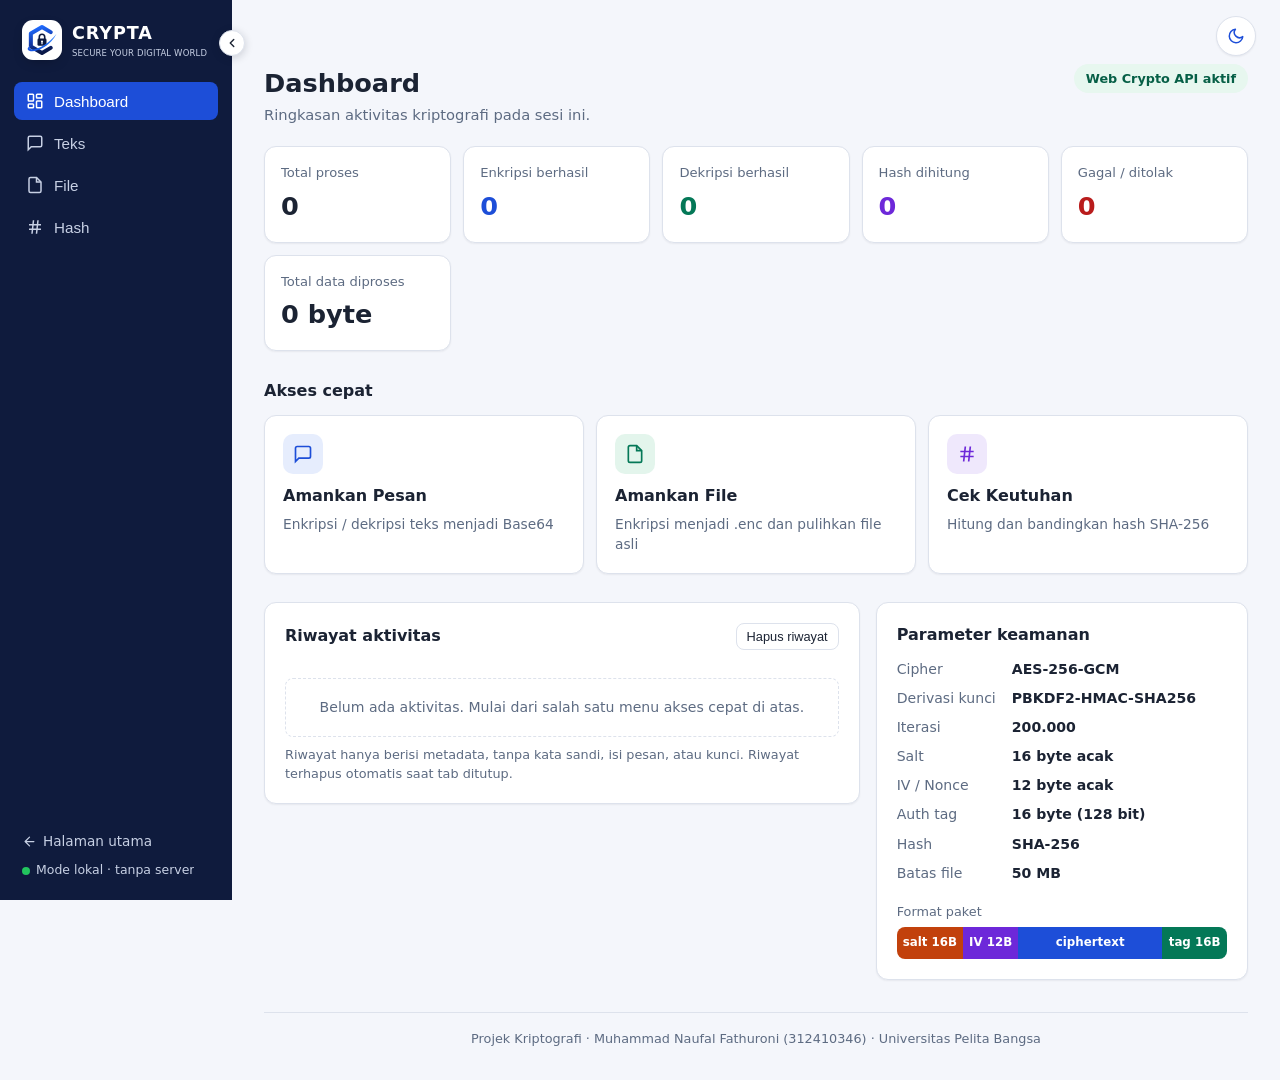
==== app.html @ a49eefab "CRYPTA: aplikasi pengaman pesan dan file berbasis web Projek mata kuliah Kriptografi, Universitas Pe" ====
<!DOCTYPE html>
<html lang="id">
<head>
  <meta charset="UTF-8">
  <meta name="viewport" content="width=device-width, initial-scale=1.0">
  <title>CRYPTA: Aplikasi Pengaman Pesan dan File</title>
  <script>
    try {
      var t = localStorage.getItem('kripto.theme');
      if (t === 'dark' || t === 'light') document.documentElement.setAttribute('data-theme', t);
      if (localStorage.getItem('kripto.sidebar') === 'collapsed') document.documentElement.classList.add('sb-collapsed');
    } catch (e) {}
  </script>
  <link rel="icon" type="image/svg+xml" href="assets/crypta-mark.svg">
  <link rel="stylesheet" href="css/style.css">
</head>
<body>
  <div class="layout">
    <!-- SIDEBAR -->
    <aside class="sidebar">
      <button id="sidebar-toggle" class="sidebar-toggle" type="button" aria-label="Sembunyikan menu" aria-expanded="true" aria-controls="sidebar-nav">
        <svg viewBox="0 0 24 24" fill="none" stroke="currentColor" stroke-width="2.4" stroke-linecap="round" stroke-linejoin="round" aria-hidden="true"><path d="M15 18l-6-6 6-6"/></svg>
      </button>

      <div class="brand">
        <div class="brand-logo" aria-hidden="true">
          <img src="assets/crypta-mark.svg" alt="" width="28" height="28">
        </div>
        <div class="brand-text">
          <div class="brand-name">CRYPTA</div>
          <div class="brand-sub">Secure Your Digital World</div>
        </div>
      </div>

      <nav class="nav" id="sidebar-nav" role="tablist">
        <button class="tab active" role="tab" data-tab="dashboard" aria-selected="true">
          <svg viewBox="0 0 24 24" fill="none" stroke="currentColor" stroke-width="2"><rect x="3" y="3" width="7" height="9" rx="1"/><rect x="14" y="3" width="7" height="5" rx="1"/><rect x="14" y="12" width="7" height="9" rx="1"/><rect x="3" y="16" width="7" height="5" rx="1"/></svg>
          <span>Dashboard</span>
        </button>
        <button class="tab" role="tab" data-tab="teks" aria-selected="false">
          <svg viewBox="0 0 24 24" fill="none" stroke="currentColor" stroke-width="2"><path d="M21 15a2 2 0 0 1-2 2H7l-4 4V5a2 2 0 0 1 2-2h14a2 2 0 0 1 2 2z"/></svg>
          <span>Teks</span>
        </button>
        <button class="tab" role="tab" data-tab="file" aria-selected="false">
          <svg viewBox="0 0 24 24" fill="none" stroke="currentColor" stroke-width="2"><path d="M14 2H6a2 2 0 0 0-2 2v16a2 2 0 0 0 2 2h12a2 2 0 0 0 2-2V8z"/><path d="M14 2v6h6"/></svg>
          <span>File</span>
        </button>
        <button class="tab" role="tab" data-tab="hash" aria-selected="false">
          <svg viewBox="0 0 24 24" fill="none" stroke="currentColor" stroke-width="2"><path d="M4 9h16M4 15h16M10 3 8 21M16 3l-2 18"/></svg>
          <span>Hash</span>
        </button>
      </nav>

      <div class="sidebar-foot">
        <a class="back-home" href="index.html">
          <svg viewBox="0 0 24 24" fill="none" stroke="currentColor" stroke-width="2" stroke-linecap="round" stroke-linejoin="round" aria-hidden="true"><path d="M19 12H5M12 19l-7-7 7-7"/></svg>
          <span>Halaman utama</span>
        </a>
        <div class="mode-local"><span class="dot"></span><span class="foot-label">Mode lokal · tanpa server</span></div>
      </div>
    </aside>

    <main class="main">
      <div class="topbar">
        <button id="theme-toggle" class="theme-toggle" type="button" aria-label="Ganti tema">
          <svg class="icon-moon" viewBox="0 0 24 24" fill="none" stroke="currentColor" stroke-width="2" stroke-linecap="round" stroke-linejoin="round" aria-hidden="true"><path d="M21 12.8A9 9 0 1 1 11.2 3a7 7 0 0 0 9.8 9.8z"/></svg>
          <svg class="icon-sun" viewBox="0 0 24 24" fill="none" stroke="currentColor" stroke-width="2" stroke-linecap="round" stroke-linejoin="round" aria-hidden="true"><circle cx="12" cy="12" r="4"/><path d="M12 2v2M12 20v2M4.9 4.9l1.4 1.4M17.7 17.7l1.4 1.4M2 12h2M20 12h2M4.9 19.1l1.4-1.4M17.7 6.3l1.4-1.4"/></svg>
        </button>
      </div>

      <!-- DASHBOARD -->
      <section id="tab-dashboard" class="view active" role="tabpanel">
        <header class="page-head">
          <div>
            <h1>Dashboard</h1>
            <p class="muted">Ringkasan aktivitas kriptografi pada sesi ini.</p>
          </div>
          <div id="env-badge" class="badge ok">Web Crypto API aktif</div>
        </header>

        <div class="stats">
          <div class="stat">
            <span class="stat-label">Total proses</span>
            <span class="stat-value" id="stat-total">0</span>
          </div>
          <div class="stat">
            <span class="stat-label">Enkripsi berhasil</span>
            <span class="stat-value c-blue" id="stat-enkripsi">0</span>
          </div>
          <div class="stat">
            <span class="stat-label">Dekripsi berhasil</span>
            <span class="stat-value c-green" id="stat-dekripsi">0</span>
          </div>
          <div class="stat">
            <span class="stat-label">Hash dihitung</span>
            <span class="stat-value c-purple" id="stat-hash">0</span>
          </div>
          <div class="stat">
            <span class="stat-label">Gagal / ditolak</span>
            <span class="stat-value c-red" id="stat-gagal">0</span>
          </div>
          <div class="stat">
            <span class="stat-label">Total data diproses</span>
            <span class="stat-value" id="stat-bytes">0 byte</span>
          </div>
        </div>

        <h2 class="section-title">Akses cepat</h2>
        <div class="quick">
          <button class="quick-card" data-goto="teks">
            <span class="quick-icon bg-blue">
              <svg viewBox="0 0 24 24" fill="none" stroke="currentColor" stroke-width="2"><path d="M21 15a2 2 0 0 1-2 2H7l-4 4V5a2 2 0 0 1 2-2h14a2 2 0 0 1 2 2z"/></svg>
            </span>
            <span class="quick-title">Amankan Pesan</span>
            <span class="quick-desc">Enkripsi / dekripsi teks menjadi Base64</span>
          </button>
          <button class="quick-card" data-goto="file">
            <span class="quick-icon bg-green">
              <svg viewBox="0 0 24 24" fill="none" stroke="currentColor" stroke-width="2"><path d="M14 2H6a2 2 0 0 0-2 2v16a2 2 0 0 0 2 2h12a2 2 0 0 0 2-2V8z"/><path d="M14 2v6h6"/></svg>
            </span>
            <span class="quick-title">Amankan File</span>
            <span class="quick-desc">Enkripsi menjadi .enc dan pulihkan file asli</span>
          </button>
          <button class="quick-card" data-goto="hash">
            <span class="quick-icon bg-purple">
              <svg viewBox="0 0 24 24" fill="none" stroke="currentColor" stroke-width="2"><path d="M4 9h16M4 15h16M10 3 8 21M16 3l-2 18"/></svg>
            </span>
            <span class="quick-title">Cek Keutuhan</span>
            <span class="quick-desc">Hitung dan bandingkan hash SHA-256</span>
          </button>
        </div>

        <div class="grid-2">
          <div class="card">
            <div class="card-head">
              <h2 class="section-title">Riwayat aktivitas</h2>
              <button id="history-clear" class="btn-ghost small">Hapus riwayat</button>
            </div>
            <div class="table-wrap">
              <table class="table">
                <thead>
                  <tr><th>Waktu</th><th>Proses</th><th>Data</th><th>Ukuran</th><th>Status</th></tr>
                </thead>
                <tbody id="history-body"></tbody>
              </table>
            </div>
            <p id="history-empty" class="empty">Belum ada aktivitas. Mulai dari salah satu menu akses cepat di atas.</p>
            <p class="hint">Riwayat hanya berisi metadata, tanpa kata sandi, isi pesan, atau kunci. Riwayat terhapus otomatis saat tab ditutup.</p>
          </div>

          <div class="card">
            <h2 class="section-title">Parameter keamanan</h2>
            <dl class="params">
              <dt>Cipher</dt><dd>AES-256-GCM</dd>
              <dt>Derivasi kunci</dt><dd>PBKDF2-HMAC-SHA256</dd>
              <dt>Iterasi</dt><dd>200.000</dd>
              <dt>Salt</dt><dd>16 byte acak</dd>
              <dt>IV / Nonce</dt><dd>12 byte acak</dd>
              <dt>Auth tag</dt><dd>16 byte (128 bit)</dd>
              <dt>Hash</dt><dd>SHA-256</dd>
              <dt>Batas file</dt><dd>50 MB</dd>
            </dl>
            <div class="packet">
              <span class="packet-label">Format paket</span>
              <div class="packet-bar">
                <span class="seg seg-salt">salt 16B</span>
                <span class="seg seg-iv">IV 12B</span>
                <span class="seg seg-ct">ciphertext</span>
                <span class="seg seg-tag">tag 16B</span>
              </div>
            </div>
          </div>
        </div>
      </section>

      <!-- TAB TEKS (F-01, F-02) -->
      <section id="tab-teks" class="view" role="tabpanel" hidden>
        <header class="page-head">
          <div>
            <h1>Amankan Pesan</h1>
            <p class="muted">Enkripsi pesan menjadi Base64 atau dekripsi kembali dengan kata sandi yang sama.</p>
          </div>
        </header>
        <div class="card">
          <label for="text-input">Pesan / Teks terenkripsi (Base64)</label>
          <textarea id="text-input" rows="6" placeholder="Ketik pesan untuk dienkripsi, atau tempel teks Base64 untuk didekripsi..."></textarea>

          <label for="text-password">Kata sandi</label>
          <div class="password-row">
            <input type="password" id="text-password" autocomplete="off" placeholder="Masukkan kata sandi">
            <button type="button" class="btn-ghost toggle-pw" data-target="text-password">Tampilkan</button>
          </div>

          <div class="actions">
            <button id="text-encrypt" class="btn primary">Enkripsi</button>
            <button id="text-decrypt" class="btn secondary">Dekripsi</button>
            <button id="text-clear" class="btn-ghost">Bersihkan</button>
          </div>

          <div id="text-status" class="status" hidden></div>

          <label for="text-output">Hasil</label>
          <textarea id="text-output" rows="6" readonly placeholder="Hasil akan tampil di sini"></textarea>
          <div class="actions">
            <button id="text-copy" class="btn-ghost">Salin hasil</button>
            <button id="text-swap" class="btn-ghost">Pindahkan hasil ke input</button>
          </div>

          <details id="text-details" class="details" hidden>
            <summary>Detail proses kriptografi</summary>
            <dl></dl>
          </details>
        </div>
      </section>

      <!-- TAB FILE (F-03, F-04) -->
      <section id="tab-file" class="view" role="tabpanel" hidden>
        <header class="page-head">
          <div>
            <h1>Amankan File</h1>
            <p class="muted">Enkripsi file apa pun menjadi .enc, lalu pulihkan dengan kata sandi yang sama.</p>
          </div>
        </header>
        <div class="card">
          <label for="file-input">Pilih file</label>
          <input type="file" id="file-input">
          <p id="file-info" class="hint">Belum ada file dipilih. Batas uji sekitar 50 MB.</p>

          <label for="file-password">Kata sandi</label>
          <div class="password-row">
            <input type="password" id="file-password" autocomplete="off" placeholder="Masukkan kata sandi">
            <button type="button" class="btn-ghost toggle-pw" data-target="file-password">Tampilkan</button>
          </div>

          <div class="actions">
            <button id="file-encrypt" class="btn primary">Enkripsi &amp; unduh .enc</button>
            <button id="file-decrypt" class="btn secondary">Dekripsi &amp; unduh file asli</button>
          </div>

          <div id="file-status" class="status" hidden></div>

          <details id="file-details" class="details" hidden>
            <summary>Detail proses kriptografi</summary>
            <dl></dl>
          </details>
        </div>
      </section>

      <!-- TAB HASH (F-05) -->
      <section id="tab-hash" class="view" role="tabpanel" hidden>
        <header class="page-head">
          <div>
            <h1>Cek Keutuhan</h1>
            <p class="muted">Hitung SHA-256 sebuah file dan bandingkan dengan hash atau file lain.</p>
          </div>
        </header>
        <div class="card">
          <label for="hash-file">File utama</label>
          <input type="file" id="hash-file">
          <div class="hash-box">
            <span class="hash-label">SHA-256</span>
            <code id="hash-result">-</code>
            <button id="hash-copy" class="btn-ghost" disabled>Salin</button>
          </div>

          <h3>Pembanding</h3>
          <label for="hash-compare-text">Tempel hash pembanding (hex)</label>
          <input type="text" id="hash-compare-text" placeholder="contoh: e3b0c44298fc1c149afbf4c8996fb924...">

          <label for="hash-compare-file">atau pilih file pembanding</label>
          <input type="file" id="hash-compare-file">
          <div class="hash-box">
            <span class="hash-label">SHA-256</span>
            <code id="hash-compare-result">-</code>
          </div>

          <div id="hash-status" class="status" hidden></div>
        </div>
      </section>

      <footer class="app-footer">
        Projek Kriptografi · Muhammad Naufal Fathuroni (312410346) · Universitas Pelita Bangsa
      </footer>
    </main>
  </div>

  <script src="js/crypto-core.js"></script>
  <script src="js/activity.js"></script>
  <script src="js/app.js"></script>
</body>
</html>
---- css/style.css ----
:root {
  color-scheme: light;
  --bg: #f4f6fb;
  --card: #ffffff;
  --sidebar: #0f1b3d;
  --sidebar-text: #c7d0e4;
  --sidebar-active: #1d4ed8;
  --text: #1b2333;
  --muted: #5d6b82;
  --border: #dde2ec;
  --primary: #1d4ed8;
  --primary-hover: #1e40af;
  --secondary: #047857;
  --secondary-hover: #065f46;
  --blue: #1d4ed8;
  --green: #047857;
  --purple: #6d28d9;
  --red: #b91c1c;
  --orange: #c2410c;
  --blue-soft: #e6edfd;
  --green-soft: #e3f5ec;
  --purple-soft: #efe8fc;
  --red-soft: #fdecec;
  --ok-bg: #e7f7ef;
  --ok-text: #065f46;
  --err-bg: #fdecec;
  --err-text: #9b1c1c;
  --info-bg: #eaf1fd;
  --info-text: #1e3a8a;
  --code-bg: #f1f3f8;
  --shadow: 0 1px 2px rgba(16, 24, 40, 0.06);
}

/* Tema gelap: mengikuti sistem, kecuali pengguna memilih manual lewat tombol tema. */
@media (prefers-color-scheme: dark) {
  :root:not([data-theme="light"]) {
    color-scheme: dark;
    --bg: #0d121b;
    --card: #161e2c;
    --sidebar: #0a0f19;
    --sidebar-text: #a8b3c8;
    --sidebar-active: #2563eb;
    --text: #e6eaf2;
    --muted: #9aa6bb;
    --border: #273246;
    --primary: #3b82f6;
    --primary-hover: #2563eb;
    --secondary: #10b981;
    --secondary-hover: #059669;
    --blue: #60a5fa;
    --green: #34d399;
    --purple: #a78bfa;
    --red: #f87171;
    --orange: #fb923c;
    --blue-soft: #15264a;
    --green-soft: #0f2e24;
    --purple-soft: #261c45;
    --red-soft: #3a1717;
    --ok-bg: #0e2e22;
    --ok-text: #6ee7b7;
    --err-bg: #3a1515;
    --err-text: #fca5a5;
    --info-bg: #142542;
    --info-text: #93c5fd;
    --code-bg: #0f1623;
    --shadow: none;
  }
}

:root[data-theme="dark"] {
  color-scheme: dark;
  --bg: #0d121b;
  --card: #161e2c;
  --sidebar: #0a0f19;
  --sidebar-text: #a8b3c8;
  --sidebar-active: #2563eb;
  --text: #e6eaf2;
  --muted: #9aa6bb;
  --border: #273246;
  --primary: #3b82f6;
  --primary-hover: #2563eb;
  --secondary: #10b981;
  --secondary-hover: #059669;
  --blue: #60a5fa;
  --green: #34d399;
  --purple: #a78bfa;
  --red: #f87171;
  --orange: #fb923c;
  --blue-soft: #15264a;
  --green-soft: #0f2e24;
  --purple-soft: #261c45;
  --red-soft: #3a1717;
  --ok-bg: #0e2e22;
  --ok-text: #6ee7b7;
  --err-bg: #3a1515;
  --err-text: #fca5a5;
  --info-bg: #142542;
  --info-text: #93c5fd;
  --code-bg: #0f1623;
  --shadow: none;
}

* { box-sizing: border-box; }

body {
  margin: 0;
  font-family: system-ui, -apple-system, "Segoe UI", Roboto, sans-serif;
  background: var(--bg);
  color: var(--text);
  line-height: 1.5;
}

/* ---------- Layout ---------- */

.layout {
  display: grid;
  grid-template-columns: 232px minmax(0, 1fr);
  min-height: 100vh;
}

.sidebar {
  position: sticky;
  top: 0;
  height: 100vh;
  display: flex;
  flex-direction: column;
  padding: 20px 14px;
  background: var(--sidebar);
  color: var(--sidebar-text);
}

.brand {
  display: flex;
  align-items: center;
  gap: 10px;
  padding: 0 8px 22px;
}
.brand-logo {
  display: grid;
  flex-shrink: 0;
  place-items: center;
  width: 40px;
  height: 40px;
  border-radius: 11px;
  background: #ffffff;
  box-shadow: 0 4px 14px -6px rgba(0, 0, 0, 0.4);
}
.brand-logo img { display: block; width: 30px; height: 30px; }
.brand-name { color: #fff; font-weight: 900; font-size: 1.1rem; letter-spacing: 0.05em; }
.brand-sub { font-size: 0.53rem; letter-spacing: 0.02em; text-transform: uppercase; }

.nav { display: flex; flex-direction: column; gap: 4px; }

.tab {
  display: flex;
  align-items: center;
  gap: 10px;
  width: 100%;
  padding: 10px 12px;
  border: none;
  border-radius: 8px;
  background: transparent;
  color: var(--sidebar-text);
  font-size: 0.95rem;
  font-weight: 500;
  text-align: left;
  cursor: pointer;
}
.tab svg { width: 18px; height: 18px; flex-shrink: 0; }
.tab:hover { background: rgba(255, 255, 255, 0.06); color: #fff; }
.tab.active { background: var(--sidebar-active); color: #fff; }

.sidebar-foot {
  margin-top: auto;
  padding: 10px 8px 0;
  font-size: 0.78rem;
}
.dot {
  display: inline-block;
  width: 8px;
  height: 8px;
  margin-right: 4px;
  border-radius: 50%;
  background: #22c55e;
}

.main {
  min-width: 0;
  padding: 28px 32px 16px;
}

.view { max-width: 1080px; margin: 0 auto; }
.view[hidden] { display: none; }

.page-head {
  display: flex;
  justify-content: space-between;
  align-items: flex-start;
  gap: 16px;
  margin-bottom: 20px;
}
.page-head h1 { margin: 0; font-size: 1.6rem; }
.muted { margin: 2px 0 0; color: var(--muted); font-size: 0.92rem; }

.badge {
  padding: 5px 12px;
  border-radius: 999px;
  font-size: 0.8rem;
  font-weight: 600;
  white-space: nowrap;
}
.badge.ok { background: var(--ok-bg); color: var(--ok-text); }
.badge.err { background: var(--err-bg); color: var(--err-text); }

.card {
  background: var(--card);
  border: 1px solid var(--border);
  border-radius: 12px;
  padding: 20px;
  box-shadow: var(--shadow);
}
.card-head {
  display: flex;
  justify-content: space-between;
  align-items: center;
  gap: 8px;
}

.section-title { margin: 0 0 12px; font-size: 1rem; }
.card-head .section-title { margin: 0; }

/* ---------- Dashboard ---------- */

.stats {
  display: grid;
  grid-template-columns: repeat(auto-fit, minmax(160px, 1fr));
  gap: 12px;
  margin-bottom: 28px;
}
.stat {
  display: flex;
  flex-direction: column;
  gap: 4px;
  padding: 16px;
  background: var(--card);
  border: 1px solid var(--border);
  border-radius: 12px;
  box-shadow: var(--shadow);
}
.stat-label { color: var(--muted); font-size: 0.82rem; }
.stat-value { font-size: 1.6rem; font-weight: 700; font-variant-numeric: tabular-nums; }
.c-blue { color: var(--blue); }
.c-green { color: var(--green); }
.c-purple { color: var(--purple); }
.c-red { color: var(--red); }

.quick {
  display: grid;
  grid-template-columns: repeat(auto-fit, minmax(220px, 1fr));
  gap: 12px;
  margin-bottom: 28px;
}
.quick-card {
  display: flex;
  flex-direction: column;
  align-items: flex-start;
  gap: 6px;
  padding: 18px;
  background: var(--card);
  border: 1px solid var(--border);
  border-radius: 12px;
  color: var(--text);
  font: inherit;
  text-align: left;
  cursor: pointer;
  box-shadow: var(--shadow);
  transition: border-color 0.15s, transform 0.15s;
}
.quick-card:hover { border-color: var(--primary); transform: translateY(-2px); }
.quick-icon {
  display: grid;
  place-items: center;
  width: 40px;
  height: 40px;
  margin-bottom: 4px;
  border-radius: 10px;
}
.quick-icon svg { width: 20px; height: 20px; }
.bg-blue { background: var(--blue-soft); color: var(--blue); }
.bg-green { background: var(--green-soft); color: var(--green); }
.bg-purple { background: var(--purple-soft); color: var(--purple); }
.quick-title { font-weight: 700; }
.quick-desc { color: var(--muted); font-size: 0.86rem; }

.grid-2 {
  display: grid;
  grid-template-columns: minmax(0, 1.6fr) minmax(0, 1fr);
  gap: 16px;
  align-items: start;
}

.table-wrap { overflow-x: auto; margin-top: 12px; }
.table {
  width: 100%;
  border-collapse: collapse;
  font-size: 0.86rem;
}
.table th {
  padding: 8px 10px;
  border-bottom: 1px solid var(--border);
  color: var(--muted);
  font-weight: 600;
  text-align: left;
  white-space: nowrap;
}
.table td {
  padding: 9px 10px;
  border-bottom: 1px solid var(--border);
  vertical-align: top;
}
.table tr:last-child td { border-bottom: none; }
.table td.nowrap { white-space: nowrap; }
.file-name {
  display: block;
  max-width: 180px;
  overflow: hidden;
  color: var(--muted);
  font-size: 0.8rem;
  text-overflow: ellipsis;
  white-space: nowrap;
}

.pill {
  display: inline-block;
  padding: 2px 9px;
  border-radius: 999px;
  font-size: 0.76rem;
  font-weight: 600;
  white-space: nowrap;
}
.pill.enkripsi { background: var(--blue-soft); color: var(--blue); }
.pill.dekripsi { background: var(--green-soft); color: var(--green); }
.pill.hash { background: var(--purple-soft); color: var(--purple); }
.pill.ok { background: var(--ok-bg); color: var(--ok-text); }
.pill.err { background: var(--red-soft); color: var(--red); }

.empty {
  margin: 16px 0 4px;
  padding: 18px;
  border: 1px dashed var(--border);
  border-radius: 8px;
  color: var(--muted);
  font-size: 0.88rem;
  text-align: center;
}

.params {
  display: grid;
  grid-template-columns: max-content 1fr;
  gap: 8px 16px;
  margin: 0;
  font-size: 0.88rem;
}
.params dt { color: var(--muted); }
.params dd { margin: 0; font-weight: 600; }

.packet { margin-top: 18px; }
.packet-label { display: block; margin-bottom: 6px; color: var(--muted); font-size: 0.8rem; }
.packet-bar {
  display: flex;
  overflow: hidden;
  border-radius: 8px;
  font-size: 0.74rem;
  font-weight: 600;
  color: #fff;
}
.seg { padding: 7px 6px; text-align: center; white-space: nowrap; }
.seg-salt { flex: 16; background: #c2410c; }
.seg-iv { flex: 12; background: #6d28d9; }
.seg-ct { flex: 40; background: #1d4ed8; }
.seg-tag { flex: 16; background: #047857; }

/* ---------- Form ---------- */

label {
  display: block;
  margin: 14px 0 6px;
  font-weight: 600;
  font-size: 0.92rem;
}
.card > label:first-child { margin-top: 0; }
h3 { margin: 24px 0 0; font-size: 1rem; }

textarea, input[type="text"], input[type="password"] {
  width: 100%;
  padding: 10px 12px;
  border: 1px solid var(--border);
  border-radius: 8px;
  background: var(--bg);
  color: var(--text);
  font-size: 0.95rem;
  font-family: inherit;
}
textarea { resize: vertical; font-family: ui-monospace, Menlo, Consolas, monospace; font-size: 0.88rem; }
textarea:focus, input:focus { outline: 2px solid var(--primary); outline-offset: 1px; }
input[type="file"] { width: 100%; color: var(--text); }

.password-row { display: flex; gap: 8px; }
.password-row input { flex: 1; }

.actions {
  display: flex;
  flex-wrap: wrap;
  gap: 8px;
  margin-top: 14px;
}

.btn {
  padding: 10px 18px;
  border: none;
  border-radius: 8px;
  color: #fff;
  font-size: 0.95rem;
  font-weight: 600;
  cursor: pointer;
}
.btn.primary { background: var(--primary); }
.btn.primary:hover { background: var(--primary-hover); }
.btn.secondary { background: var(--secondary); }
.btn.secondary:hover { background: var(--secondary-hover); }
.btn:disabled { opacity: 0.6; cursor: wait; }

.btn-ghost {
  padding: 8px 12px;
  border: 1px solid var(--border);
  border-radius: 8px;
  background: transparent;
  color: var(--text);
  font-size: 0.88rem;
  cursor: pointer;
  white-space: nowrap;
}
.btn-ghost.small { padding: 5px 10px; font-size: 0.8rem; }
.btn-ghost:hover { background: var(--code-bg); }
.btn-ghost:disabled { opacity: 0.5; cursor: default; }

.status {
  margin-top: 14px;
  padding: 10px 14px;
  border-radius: 8px;
  font-size: 0.92rem;
}
.status.ok { background: var(--ok-bg); color: var(--ok-text); }
.status.err { background: var(--err-bg); color: var(--err-text); }
.status.info { background: var(--info-bg); color: var(--info-text); }

.hint { margin: 8px 0 0; color: var(--muted); font-size: 0.8rem; }

.details {
  margin-top: 16px;
  border: 1px solid var(--border);
  border-radius: 8px;
  padding: 10px 14px;
}
.details summary { cursor: pointer; font-weight: 600; font-size: 0.92rem; }
.details dl {
  display: grid;
  grid-template-columns: max-content 1fr;
  gap: 6px 14px;
  margin: 12px 0 0;
  font-size: 0.85rem;
}
.details dt { color: var(--muted); }
.details dd { margin: 0; font-family: ui-monospace, Menlo, Consolas, monospace; word-break: break-all; }

.hash-box {
  display: flex;
  align-items: center;
  gap: 10px;
  margin-top: 10px;
  padding: 10px 12px;
  border-radius: 8px;
  background: var(--code-bg);
}
.hash-label { font-size: 0.78rem; font-weight: 700; color: var(--muted); }
.hash-box code { flex: 1; font-size: 0.85rem; word-break: break-all; }

.app-footer {
  max-width: 1080px;
  margin: 32px auto 0;
  padding: 16px 0;
  border-top: 1px solid var(--border);
  color: var(--muted);
  font-size: 0.8rem;
  text-align: center;
}

/* ---------- Responsif ---------- */

@media (max-width: 960px) {
  .grid-2 { grid-template-columns: minmax(0, 1fr); }
}

@media (max-width: 760px) {
  .layout { grid-template-columns: minmax(0, 1fr); }
  .sidebar {
    position: sticky;
    z-index: 10;
    height: auto;
    padding: 10px 16px;
  }
  .brand { padding: 0 0 10px; }
  .nav { flex-direction: row; overflow-x: auto; }
  .tab { flex: 1; justify-content: center; gap: 6px; padding: 8px 6px; font-size: 0.82rem; }
  .tab svg { width: 16px; height: 16px; }
  .stats { grid-template-columns: repeat(2, minmax(0, 1fr)); }
  .stat-value { font-size: 1.35rem; }
  .sidebar-foot { display: none; }
  .main { padding: 20px 16px 12px; }
  .page-head { flex-direction: column; }
  .details dl, .params { grid-template-columns: 1fr; }
  .details dt, .params dt { margin-top: 6px; }
}

.back-home {
  display: flex;
  align-items: center;
  gap: 6px;
  margin-bottom: 10px;
  color: var(--sidebar-text);
  font-size: 0.85rem;
  text-decoration: none;
}
.back-home:hover { color: #fff; }

/* ---------- Tombol tema ---------- */

.topbar {
  display: flex;
  justify-content: flex-end;
  margin: -12px -8px 8px 0;
}

.theme-toggle {
  display: inline-flex;
  align-items: center;
  justify-content: center;
  width: 40px;
  height: 40px;
  padding: 0;
  border: 1px solid var(--border);
  border-radius: 50%;
  background: var(--card);
  color: var(--text);
  cursor: pointer;
  box-shadow: var(--shadow);
  transition: background 0.2s, border-color 0.2s, transform 0.2s;
}
.theme-toggle:hover { border-color: var(--primary); transform: rotate(-15deg); }
.theme-toggle svg { width: 18px; height: 18px; }
.theme-toggle .icon-sun { display: none; color: #fbbf24; }
.theme-toggle .icon-moon { color: var(--primary); }
.theme-toggle.is-dark .icon-sun { display: block; }
.theme-toggle.is-dark .icon-moon { display: none; }

body, .card, .stat, .sidebar, .quick-card, textarea, input {
  transition: background-color 0.25s ease, border-color 0.25s ease, color 0.25s ease;
}

@media (max-width: 760px) {
  .topbar { margin: -8px 0 4px; }
}

.back-home svg { width: 15px; height: 15px; flex-shrink: 0; }
.mode-local { display: flex; align-items: center; gap: 2px; white-space: nowrap; }

/* ---------- Sidebar bisa diciutkan ---------- */

.layout { transition: grid-template-columns 0.3s ease; }
.sidebar .brand, .tab, .back-home, .mode-local { white-space: nowrap; }
.sidebar .brand-text, .tab span, .back-home span, .foot-label { overflow: hidden; }

.sidebar-toggle {
  position: absolute;
  top: 30px;
  right: -13px;
  z-index: 20;
  display: grid;
  place-items: center;
  width: 26px;
  height: 26px;
  padding: 0;
  border: 1px solid var(--border);
  border-radius: 50%;
  background: var(--card);
  color: var(--text);
  cursor: pointer;
  box-shadow: 0 2px 8px rgba(16, 24, 40, 0.18);
  transition: color 0.2s, border-color 0.2s;
}
.sidebar-toggle:hover { color: var(--primary); border-color: var(--primary); }
.sidebar-toggle svg { width: 14px; height: 14px; transition: transform 0.3s ease; }

@media (min-width: 761px) {
  html.sb-collapsed .layout { grid-template-columns: 76px minmax(0, 1fr); }
  html.sb-collapsed .sidebar { padding: 20px 12px; }
  html.sb-collapsed .brand { justify-content: center; padding: 0 0 22px; }
  html.sb-collapsed .brand-text,
  html.sb-collapsed .tab span,
  html.sb-collapsed .back-home span,
  html.sb-collapsed .foot-label { display: none; }
  html.sb-collapsed .tab { justify-content: center; padding: 11px 0; }
  html.sb-collapsed .sidebar-foot { padding: 10px 0 0; }
  html.sb-collapsed .back-home,
  html.sb-collapsed .mode-local { justify-content: center; }
  html.sb-collapsed .sidebar-toggle svg { transform: rotate(180deg); }
}

@media (max-width: 760px) {
  .sidebar-toggle { display: none; }
}
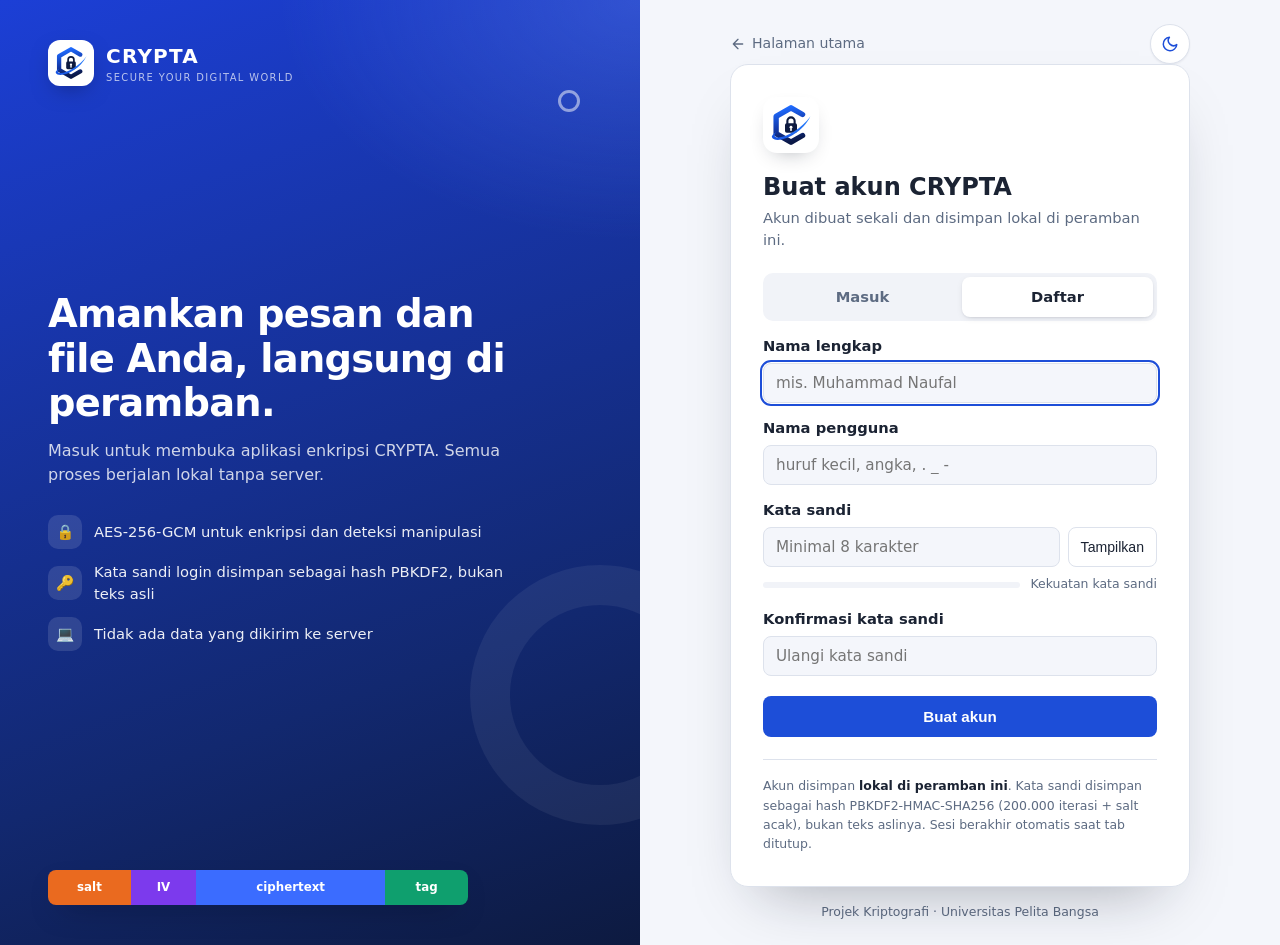
==== commit 0b507b3e: "Tambah halaman login dengan akun lokal Aplikasi kini wajib masuk sebelum dibuka. Karena tanpa server" ====
--- a/app.html
+++ b/app.html
@@ -5,6 +5,12 @@
   <meta name="viewport" content="width=device-width, initial-scale=1.0">
   <title>CRYPTA: Aplikasi Pengaman Pesan dan File</title>
   <script>
+    // Belum masuk? Arahkan ke halaman login, lalu kembali ke tab yang diminta.
+    try {
+      if (!sessionStorage.getItem('kripto.sesi')) {
+        location.replace('login.html?next=' + encodeURIComponent('app.html' + location.hash));
+      }
+    } catch (e) {}
     try {
       var t = localStorage.getItem('kripto.theme');
       if (t === 'dark' || t === 'light') document.documentElement.setAttribute('data-theme', t);
@@ -62,6 +68,13 @@
 
     <main class="main">
       <div class="topbar">
+        <div class="user-chip" id="user-chip" hidden>
+          <span class="user-avatar" id="user-avatar" aria-hidden="true"></span>
+          <span class="user-name" id="user-name"></span>
+        </div>
+        <button id="logout" class="theme-toggle" type="button" aria-label="Keluar" title="Keluar">
+          <svg viewBox="0 0 24 24" fill="none" stroke="currentColor" stroke-width="2" stroke-linecap="round" stroke-linejoin="round" aria-hidden="true"><path d="M9 21H5a2 2 0 0 1-2-2V5a2 2 0 0 1 2-2h4"/><path d="M16 17l5-5-5-5"/><path d="M21 12H9"/></svg>
+        </button>
         <button id="theme-toggle" class="theme-toggle" type="button" aria-label="Ganti tema">
           <svg class="icon-moon" viewBox="0 0 24 24" fill="none" stroke="currentColor" stroke-width="2" stroke-linecap="round" stroke-linejoin="round" aria-hidden="true"><path d="M21 12.8A9 9 0 1 1 11.2 3a7 7 0 0 0 9.8 9.8z"/></svg>
           <svg class="icon-sun" viewBox="0 0 24 24" fill="none" stroke="currentColor" stroke-width="2" stroke-linecap="round" stroke-linejoin="round" aria-hidden="true"><circle cx="12" cy="12" r="4"/><path d="M12 2v2M12 20v2M4.9 4.9l1.4 1.4M17.7 17.7l1.4 1.4M2 12h2M20 12h2M4.9 19.1l1.4-1.4M17.7 6.3l1.4-1.4"/></svg>
@@ -286,6 +299,8 @@
 
   <script src="js/crypto-core.js"></script>
   <script src="js/activity.js"></script>
+  <script src="js/auth.js"></script>
+  <script src="js/theme.js"></script>
   <script src="js/app.js"></script>
 </body>
 </html>
--- a/css/style.css
+++ b/css/style.css
@@ -619,3 +619,47 @@
 @media (max-width: 760px) {
   .sidebar-toggle { display: none; }
 }
+
+/* ---------- Pengguna & keluar ---------- */
+
+.topbar { align-items: center; gap: 8px; }
+.user-chip {
+  display: inline-flex;
+  align-items: center;
+  gap: 8px;
+  max-width: 220px;
+  margin-right: 2px;
+  padding: 4px 12px 4px 4px;
+  border: 1px solid var(--border);
+  border-radius: 999px;
+  background: var(--card);
+  box-shadow: var(--shadow);
+}
+.user-chip[hidden] { display: none; }
+.user-avatar {
+  display: grid;
+  flex-shrink: 0;
+  place-items: center;
+  width: 30px;
+  height: 30px;
+  border-radius: 50%;
+  background: var(--primary);
+  color: #fff;
+  font-size: 0.85rem;
+  font-weight: 700;
+}
+.user-name {
+  overflow: hidden;
+  font-size: 0.86rem;
+  font-weight: 600;
+  text-overflow: ellipsis;
+  white-space: nowrap;
+}
+#logout svg { width: 17px; height: 17px; color: var(--muted); }
+#logout:hover svg { color: var(--red); }
+#logout:hover { border-color: var(--red); transform: none; }
+
+@media (max-width: 760px) {
+  .user-name { display: none; }
+  .user-chip { padding: 3px; }
+}
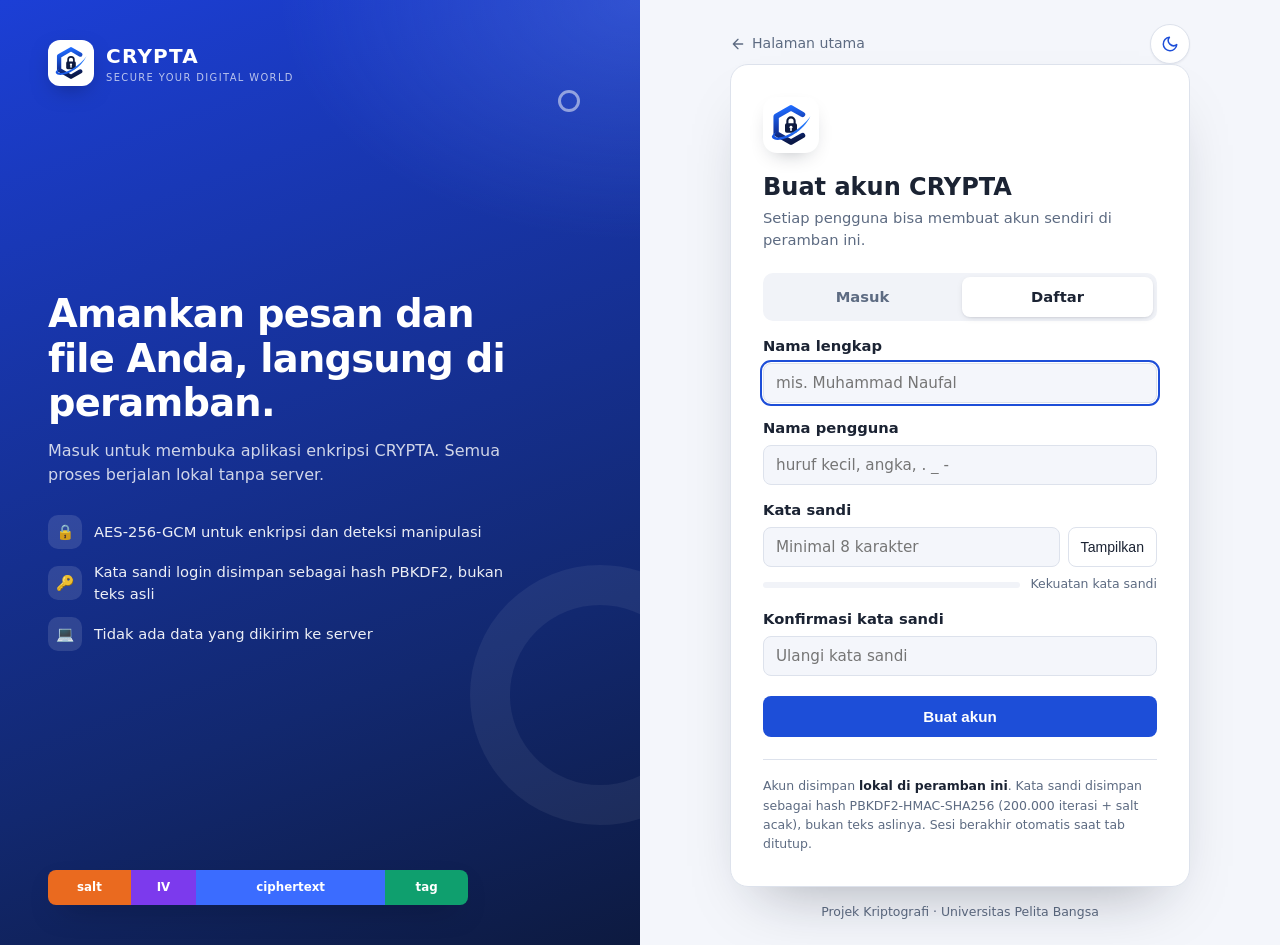
==== commit 8507ce7e: "Tambah menu Pengguna: banyak akun dan riwayat login Login kini mendukung banyak akun lokal per peram" ====
--- a/app.html
+++ b/app.html
@@ -55,6 +55,10 @@
           <svg viewBox="0 0 24 24" fill="none" stroke="currentColor" stroke-width="2"><path d="M4 9h16M4 15h16M10 3 8 21M16 3l-2 18"/></svg>
           <span>Hash</span>
         </button>
+        <button class="tab" role="tab" data-tab="pengguna" aria-selected="false">
+          <svg viewBox="0 0 24 24" fill="none" stroke="currentColor" stroke-width="2" stroke-linecap="round" stroke-linejoin="round"><path d="M17 21v-2a4 4 0 0 0-4-4H5a4 4 0 0 0-4 4v2"/><circle cx="9" cy="7" r="4"/><path d="M23 21v-2a4 4 0 0 0-3-3.87M16 3.13a4 4 0 0 1 0 7.75"/></svg>
+          <span>Pengguna</span>
+        </button>
       </nav>
 
       <div class="sidebar-foot">
@@ -291,6 +295,67 @@
         </div>
       </section>
 
+      <!-- TAB PENGGUNA -->
+      <section id="tab-pengguna" class="view" role="tabpanel" hidden>
+        <header class="page-head">
+          <div>
+            <h1>Pengguna</h1>
+            <p class="muted">Akun yang terdaftar dan riwayat login di peramban ini.</p>
+          </div>
+        </header>
+
+        <div class="stats">
+          <div class="stat">
+            <span class="stat-label">Akun terdaftar</span>
+            <span class="stat-value" id="u-stat-akun">0</span>
+          </div>
+          <div class="stat">
+            <span class="stat-label">Login berhasil</span>
+            <span class="stat-value c-green" id="u-stat-masuk">0</span>
+          </div>
+          <div class="stat">
+            <span class="stat-label">Login gagal</span>
+            <span class="stat-value c-red" id="u-stat-gagal">0</span>
+          </div>
+          <div class="stat">
+            <span class="stat-label">Sedang aktif</span>
+            <span class="stat-value c-blue" id="u-stat-aktif">-</span>
+          </div>
+        </div>
+
+        <div class="card">
+          <div class="card-head">
+            <h2 class="section-title">Akun terdaftar</h2>
+          </div>
+          <div class="table-wrap">
+            <table class="table">
+              <thead>
+                <tr><th>Pengguna</th><th>Terdaftar</th><th>Terakhir masuk</th><th>Hash sandi (PBKDF2)</th><th>Status</th><th></th></tr>
+              </thead>
+              <tbody id="users-body"></tbody>
+            </table>
+          </div>
+          <p class="hint">Kata sandi tidak disimpan. Kolom hash hanya menampilkan potongan hash PBKDF2-HMAC-SHA256 (200.000 iterasi + salt acak) sebagai bukti.</p>
+        </div>
+
+        <div class="card user-history">
+          <div class="card-head">
+            <h2 class="section-title">Riwayat login</h2>
+            <button id="login-history-clear" class="btn-ghost small">Hapus riwayat</button>
+          </div>
+          <div class="table-wrap">
+            <table class="table" id="login-history-table">
+              <thead>
+                <tr><th>Waktu</th><th>Pengguna</th><th>Aktivitas</th><th>Keterangan</th></tr>
+              </thead>
+              <tbody id="login-history-body"></tbody>
+            </table>
+          </div>
+          <p id="login-history-empty" class="empty">Belum ada riwayat login.</p>
+          <p class="hint">Riwayat dan akun hanya berlaku di peramban ini, karena aplikasi berjalan tanpa server.</p>
+        </div>
+      </section>
+
       <footer class="app-footer">
         Projek Kriptografi · Muhammad Naufal Fathuroni (312410346) · Universitas Pelita Bangsa
       </footer>
--- a/css/style.css
+++ b/css/style.css
@@ -663,3 +663,21 @@
   .user-name { display: none; }
   .user-chip { padding: 3px; }
 }
+
+/* ---------- Halaman pengguna ---------- */
+
+.user-history { margin-top: 16px; }
+.user-cell { display: flex; align-items: center; gap: 10px; }
+.user-cell b { display: block; font-size: 0.88rem; }
+.user-cell small { color: var(--muted); font-size: 0.78rem; }
+.user-avatar.small { width: 32px; height: 32px; font-size: 0.82rem; }
+.hash-snippet {
+  padding: 2px 6px;
+  border-radius: 5px;
+  background: var(--code-bg);
+  font-family: ui-monospace, Menlo, Consolas, monospace;
+  font-size: 0.78rem;
+  white-space: nowrap;
+}
+.btn-ghost.danger-ghost { border-color: var(--red); color: var(--red); }
+.btn-ghost.danger-ghost:hover { background: var(--red-soft); }
